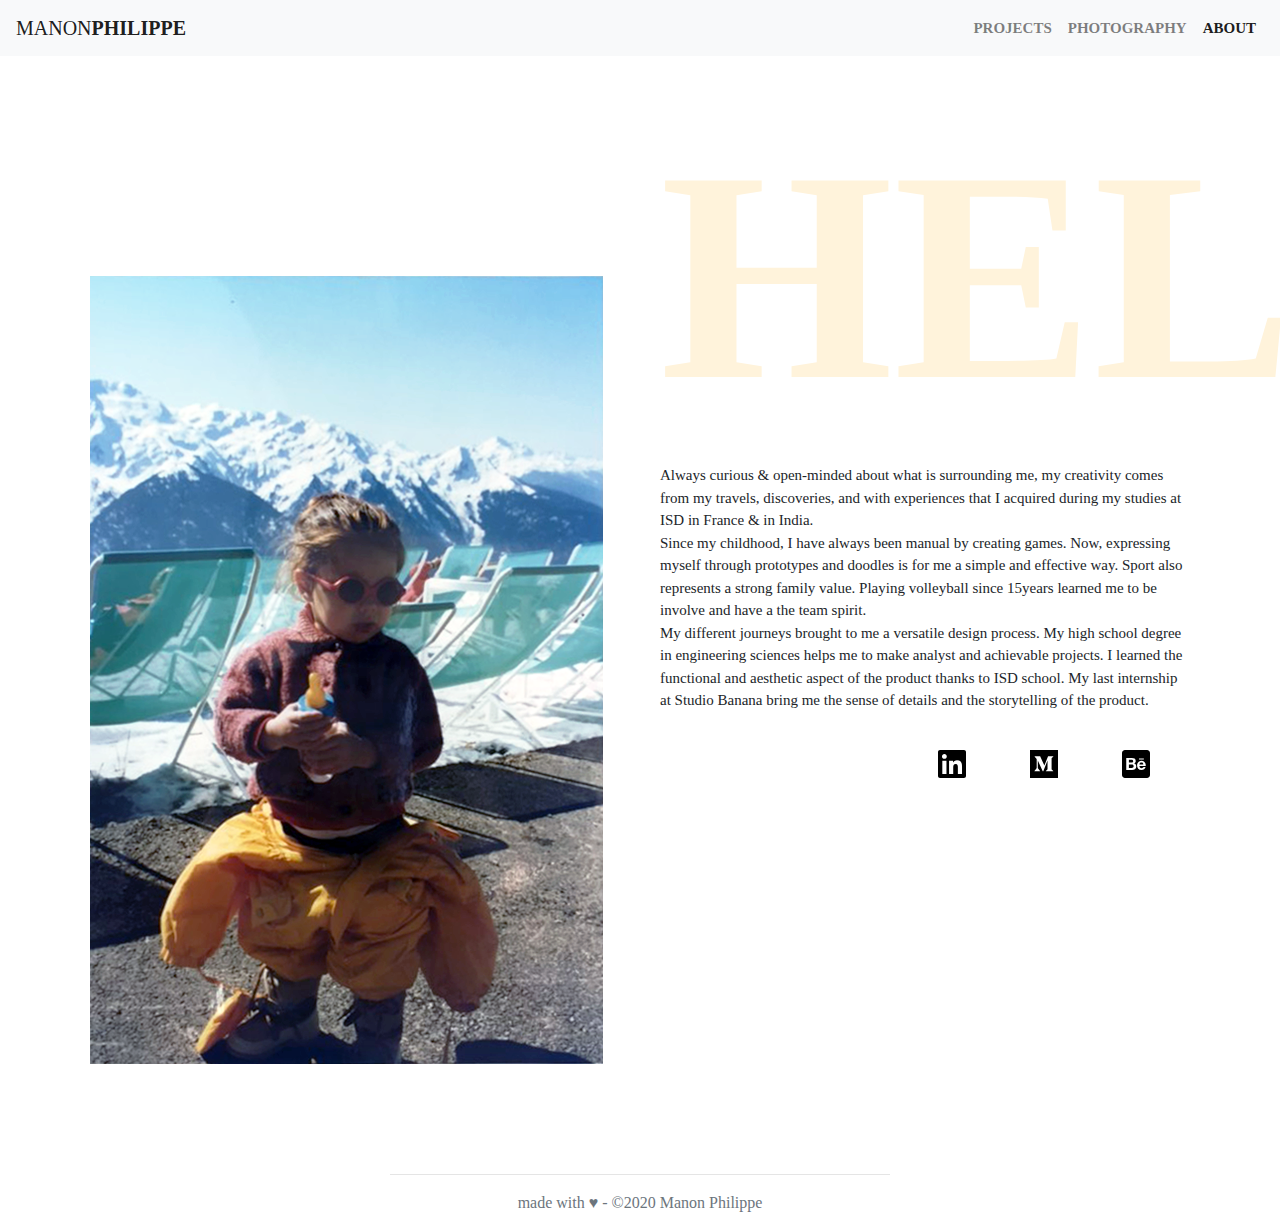
==== aboutme.html @ 5257b85f "Initial commit" ====
<!DOCTYPE html>
<html lang="en" dir="ltr">
  <head>
    <meta charset="utf-8">
    <title>About Me</title>
    <link rel="stylesheet" href="/style/animate.css">
    <link rel="stylesheet" href="style/bootstrap.min.css">
    <link rel="stylesheet" href="style/master.css">
    <script defer src="assets/js/fontawesome.min.js"></script> <!--load all fontawesome styles -->
  </head>

  <body>

    <!--The navigation bar-->
    <nav class="navbar navbar-expand-lg navbar-light bg-light">
      <a class="navbar-brand" href="index.html">MANON<b>PHILIPPE</b></a>
      <button class="navbar-toggler" type="button" data-toggle="collapse" data-target="#navbarNav" aria-controls="navbarNav" aria-expanded="false" aria-label="Toggle navigation">
        <span class="navbar-toggler-icon"></span>
      </button>

      <div class="collapse navbar-collapse" id="navbarNav">
        <ul class="navbar-nav">
          <li class="nav-item">
            <a class="nav-link" href="work.html">PROJECTS</a>
        </li>
          <li class="nav-item">
            <a class="nav-link" href="photography.html">PHOTOGRAPHY</a>
        </li>
          <li class="nav-item">
            <a class="nav-link active" href="aboutme.html">ABOUT</a>
        </li>
      </ul>
  </div>
</nav>


<!--content-->


<div class="about-me container">

  <div class="row">

    <div class="col-sm-6">
      <img class="img-fluid" src="assets/images/manon.jpg" alt="Responsive image">
    </div>

    <div class="col-sm-6">
      <h1>HELLO</h1>

      <p>Always curious & open-minded about what is surrounding me, my creativity comes from my travels, discoveries, and with experiences that I acquired during my studies at ISD in France & in India.
<br>Since my childhood, I have always been manual by creating games. Now, expressing myself through prototypes and doodles is for me a simple and effective way. Sport also represents a strong family value. Playing volleyball since 15years learned me to be involve and have a the team spirit.
<br>My different journeys brought to me a versatile design process. My high school degree in engineering sciences helps me to make analyst and achievable projects. I learned the functional and aesthetic aspect of the product thanks to ISD school. My last internship at Studio Banana bring me the sense of details and the storytelling of the product.</p>

<div class="social-network text-right">
  <ul>
    <li><a href="https://www.linkedin.com/in/manon-philippe/" target="_blank"><i class="fab fa-2x fa-linkedin"></i></a></li>
    <li><a href="https://medium.com/@manon.philippe_16501" target="_blank"><i class="fab fa-2x fa-medium"></i></a></li>
    <li><a href="https://www.behance.net/manonphilic830" target="_blank"><i class="fab fa-2x fa-behance-square"></i></a></li>
  </ul>
</div>
</div>

  </div>
</div>

  <!--The footer bar-->
  <footer class="text-muted text-center">

    <div class="separator">
      <hr>
    </div>

    <div class="container">
      <!--<nav>
        <a href="https://www.linkedin.com/in/manon-philippe/"><i class="fab fa-2x fa-linkedin"></i></a>
        <a href="https://medium.com/@manon.philippe_16501"><i class="fab fa-2x fa-medium"></i></a>
        <a href="https://www.behance.net/manonphilic830"><i class="fab fa-2x fa-behance-square"></i></a>
      </nav>-->
      <p class="copyright">made with ♥ - ©2020 Manon Philippe</p>

    </div>
  </footer>

  <script src="https://code.jquery.com/jquery-3.4.1.slim.min.js" integrity="sha384-J6qa4849blE2+poT4WnyKhv5vZF5SrPo0iEjwBvKU7imGFAV0wwj1yYfoRSJoZ+n" crossorigin="anonymous"></script>
  <script src="https://cdn.jsdelivr.net/npm/popper.js@1.16.0/dist/umd/popper.min.js" integrity="sha384-Q6E9RHvbIyZFJoft+2mJbHaEWldlvI9IOYy5n3zV9zzTtmI3UksdQRVvoxMfooAo" crossorigin="anonymous"></script>
  <script src="https://stackpath.bootstrapcdn.com/bootstrap/4.4.1/js/bootstrap.min.js" integrity="sha384-wfSDF2E50Y2D1uUdj0O3uMBJnjuUD4Ih7YwaYd1iqfktj0Uod8GCExl3Og8ifwB6" crossorigin="anonymous"></script>
  </body>
</html>
---- style/master.css ----
body{
  font-family: raleway;
  cursor: crosshair;
}

footer li{
  display:inline;
  padding: 20px;
}
footer{
  margin-top: 40px;
}

#navbarNav {
  display: flex;
  justify-content: flex-end;
}


/*homepage*/

.homepage {
  width:100%;
 height: 100vh;
 display:table;
}


.bg-image {
  background-image: url(../assets/images/homepage.jpg);
  background-size: cover;
  background-position: center;

}

.homepage .container {
  padding-top: 350px;
  display:table-cell;
  vertical-align:middle;
  text-align: center;
}


.navbar-collapse {
  font-weight: 600;
  font-size: 15px
}

.display-4 {
  font-size: 60px;
  font-weight: 400;
}


h3 {
  font-size: 20px;
}

.homepage p {
margin-bottom: 300px;
font-weight: 300;
font-size: 20px;
padding-top: 20px;
}


.col-sm-6{
  padding: 20px;
}


hr{
  width: 500px;
}

.recentproject .row:first-child{
  margin-bottom: 20px
}


.btn-img {
  position: relative;
  display: inline-block;
  overflow: hidden;
  border-radius: 3px;
}

.btn-img:hover {
  background-image: url(../assets/images/ubercardover.png);
  transition: background-image 0.2s;
  transition-timing-function: ease-in-out;
}



#airfrance .image {
  height: 400px;
  background-size: cover;
  background-image: url(../assets/images/cat-1.jpeg);
  transition: background-image 0.2s;
  transition-timing-function: ease-in-out;
}
#airfrance .image:hover {
  background-image: url(../assets/images/dog-1.jpg);
  transition: background-image 0.2s;
  transition-timing-function: ease-in-out;
  }



.fa-medium {
  color: #000000;
  margin: 20px;
}

.fa-linkedin {
  color: #000000;
  margin: 20px;
}

.fa-behance-square {
  color: #000000;
  margin: 20px;
}




/*aboutme*/

.about-me img{
  margin-top: 200px;
  padding-bottom: 50px;
}
.about-me p{
  font-size: 15px;
}

.about-me h1 {
  font-size: 300px;
  font-weight: 800;
  color:#FFF3DB;
  padding-top: 20px;
}

.social-network ul{
  list-style: none;
}
.social-network li {
  display:inline;
  padding-right: 20px;
}

/*project page*/

.projects h2 {
  font-size: 300px;
  margin-top: 100px;
  margin-left: 200px;
  color: #F1F1F1;
  z-index: -2
}

.nav-pills {
  font-size: 25px;
  font-weight: 600;
  padding: 40px;
}

.nav-pills .nav-item .active {
  background-color: #FFBC77;
}

.nav-pills .nav-item {
  color: #FFBC77;
}

.nav-link .active {
  background-color: #F1F1F1;
}


/*photography page*/

.photography h2 {
  font-size: 300px;
  margin-top: 100px;
  margin-left: 200px;
  color: #F1F1F1;
  z-index: -2
}

.photography p {
  font-size: 15px;
  font-style: oblique;
  padding-top: 30px;
}


.photography .row {
  display:flex;
  flex-wrap: wrap;
  padding-left: 200px;
  padding-right: 200px;
}

/* Create two equal columns that sits next to each other */
.column {
  flex: 50%;
  padding: 30px;
}

.column img {
  margin-top: 50px;
  vertical-align: middle;
}



/*uber page*/

.uber h2{
  margin-top: 60px;
  display: flex;
  font-size: 70px;
  font-weight: 600;
  color: #ED5527;
}

.uber p{
  margin-top: 80px;
  padding-left: 120px;
  display: flex;
  font-size: 20px;
}


.uber .row {
  margin: 70px;
}

.jumbotron-uber {
  background-color: #FFFFFF;
}

.jumbotron-uber2 {
margin-bottom: 30px;
}

.uber-2 h3{
  font-weight: 500;
}

.uber-2 h6{
  font-weight: 300;
  width: 400px;
}

.jumbotron-uber2 {
  padding: 30px;

}

.uber hr{
  margin-bottom: 60px;
  size: 5;
}

.container-pb h3{
  font-size: 20px;
  font-weight: 300;
}

.container-pb p {
  width: 600px;
  font-size: 15px;
}

.container-pb h4 {
  font-weight: 500;
  padding-top: 40px;
  font-size: 20px;
  color: #ED5527;
}

.jumbotron-pb{
  background-color:#ED5527;
  color: white;
  padding: 70px;
  margin-top: 40px;
  margin-bottom: 40px;
}




/*details projets page*/

.article{
  padding-bottom:0;
  background-color: #E8EEF0
}

.brand-attributes{
  padding: 20px;
  font-size: 15px;
  font-weight: bold;
  font-style: italic;
}


@media only screen and (min-width: 576px) {
  div.small-container {
    width: 680px;
  }
}
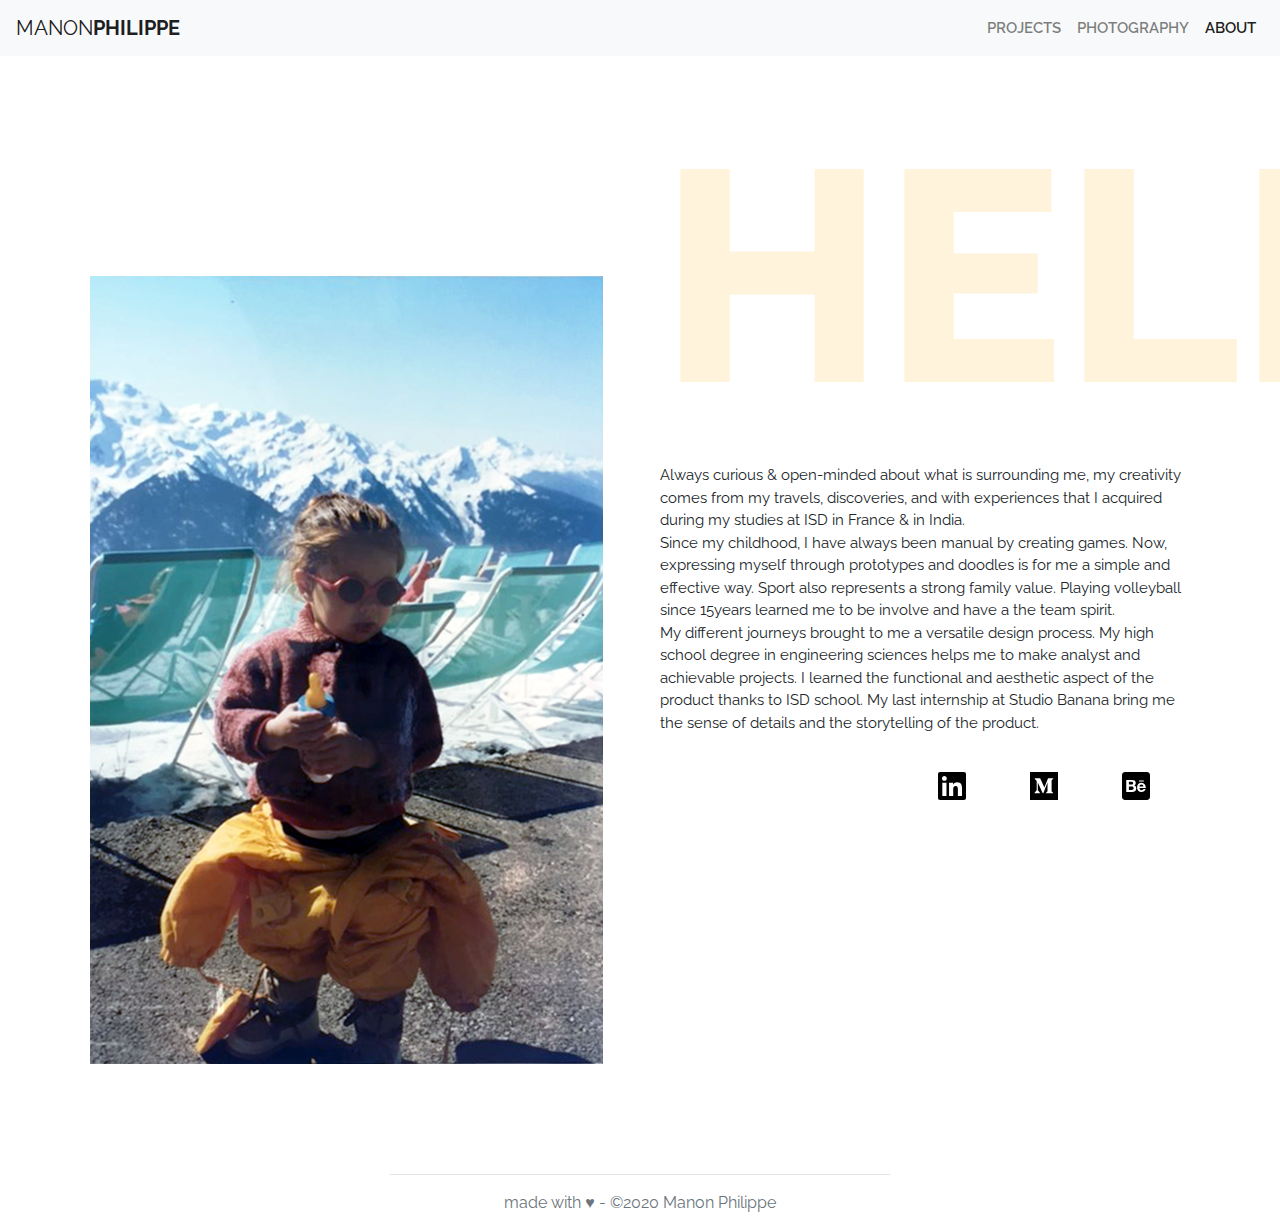
==== commit 573bfb9b: "Typo+MenuBar" ====
--- a/aboutme.html
+++ b/aboutme.html
@@ -3,6 +3,7 @@
   <head>
     <meta charset="utf-8">
     <title>About Me</title>
+    <link href="https://fonts.googleapis.com/css2?family=Raleway:wght@300;400;500;600;800&display=swap" rel="stylesheet">
     <link rel="stylesheet" href="/style/animate.css">
     <link rel="stylesheet" href="style/bootstrap.min.css">
     <link rel="stylesheet" href="style/master.css">
--- a/style/master.css
+++ b/style/master.css
@@ -1,5 +1,5 @@
 body{
-  font-family: raleway;
+  font-family: raleway, sans-serif;
   cursor: crosshair;
 }
 
@@ -11,11 +11,13 @@
   margin-top: 40px;
 }
 
-#navbarNav {
-  display: flex;
-  justify-content: flex-end;
-}
-
+
+@media only screen and (min-width: 992px) {
+  #navbarNav {
+    display: flex;
+    justify-content: flex-end;
+  }
+}
 
 /*homepage*/
 
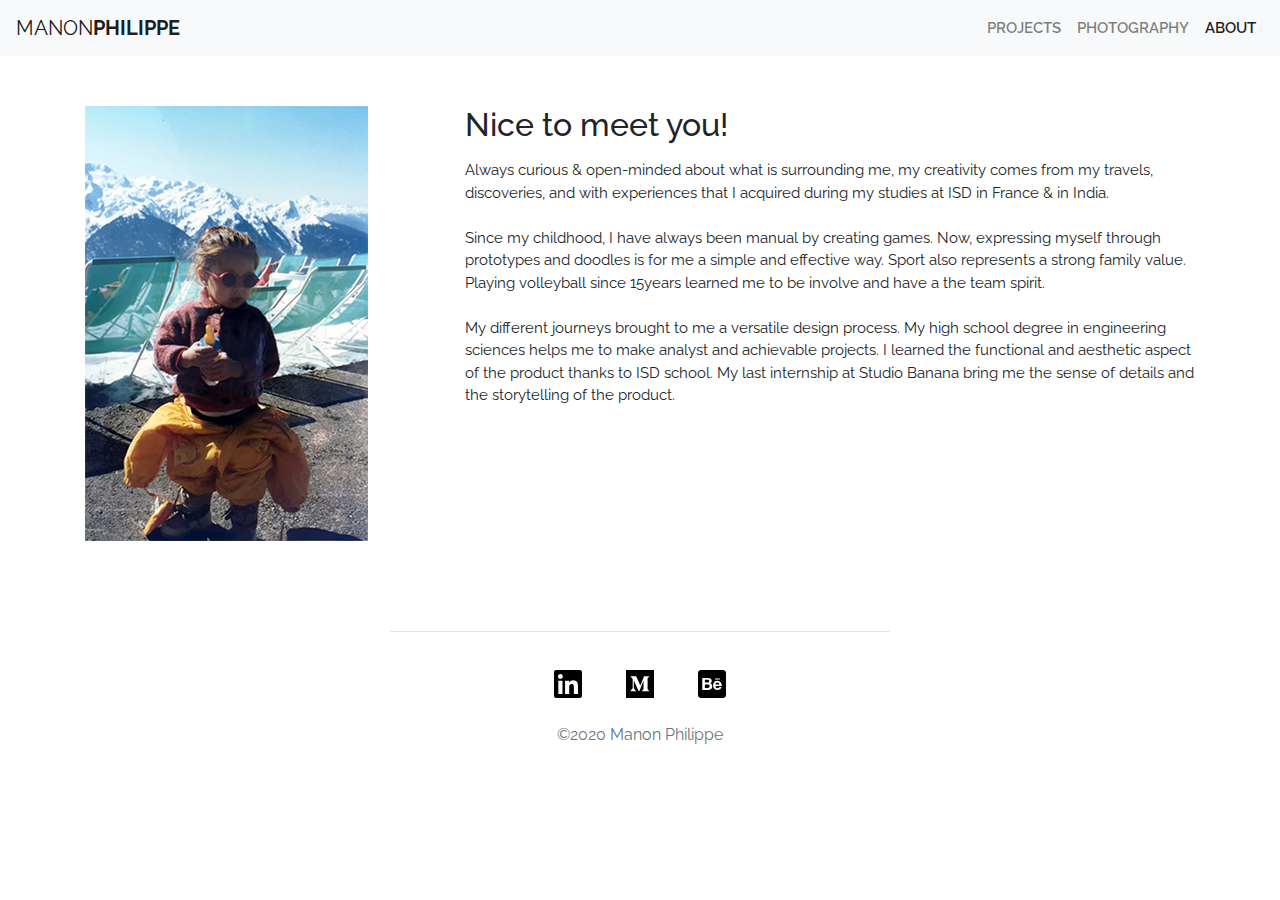
==== commit d2a359d7: "Changement pour site clean" ====
--- a/aboutme.html
+++ b/aboutme.html
@@ -22,7 +22,7 @@
       <div class="collapse navbar-collapse" id="navbarNav">
         <ul class="navbar-nav">
           <li class="nav-item">
-            <a class="nav-link" href="work.html">PROJECTS</a>
+            <a class="nav-link" href="index.html">PROJECTS</a>
         </li>
           <li class="nav-item">
             <a class="nav-link" href="photography.html">PHOTOGRAPHY</a>
@@ -42,18 +42,24 @@
 
   <div class="row">
 
-    <div class="col-sm-6">
-      <img class="img-fluid" src="assets/images/manon.jpg" alt="Responsive image">
+    <div class="col-4">
+      <img class="img-fluid" src="assets/images/manon.png" alt="Responsive image">
     </div>
 
-    <div class="col-sm-6">
-      <h1>HELLO</h1>
+    <div class="col-8">
+
+      <h2>Nice to meet you!</h2>
 
       <p>Always curious & open-minded about what is surrounding me, my creativity comes from my travels, discoveries, and with experiences that I acquired during my studies at ISD in France & in India.
+<br>
 <br>Since my childhood, I have always been manual by creating games. Now, expressing myself through prototypes and doodles is for me a simple and effective way. Sport also represents a strong family value. Playing volleyball since 15years learned me to be involve and have a the team spirit.
+<br>
 <br>My different journeys brought to me a versatile design process. My high school degree in engineering sciences helps me to make analyst and achievable projects. I learned the functional and aesthetic aspect of the product thanks to ISD school. My last internship at Studio Banana bring me the sense of details and the storytelling of the product.</p>
 
-<div class="social-network text-right">
+  </div>
+  </div>
+  </div>
+<!--<div class="social-network text-right">
   <ul>
     <li><a href="https://www.linkedin.com/in/manon-philippe/" target="_blank"><i class="fab fa-2x fa-linkedin"></i></a></li>
     <li><a href="https://medium.com/@manon.philippe_16501" target="_blank"><i class="fab fa-2x fa-medium"></i></a></li>
@@ -63,7 +69,8 @@
 </div>
 
   </div>
-</div>
+</div>-->
+
 
   <!--The footer bar-->
   <footer class="text-muted text-center">
@@ -73,15 +80,18 @@
     </div>
 
     <div class="container">
-      <!--<nav>
+
+      <nav>
         <a href="https://www.linkedin.com/in/manon-philippe/"><i class="fab fa-2x fa-linkedin"></i></a>
         <a href="https://medium.com/@manon.philippe_16501"><i class="fab fa-2x fa-medium"></i></a>
         <a href="https://www.behance.net/manonphilic830"><i class="fab fa-2x fa-behance-square"></i></a>
-      </nav>-->
-      <p class="copyright">made with ♥ - ©2020 Manon Philippe</p>
+      </nav>
+
+      <p class="copyright">©2020 Manon Philippe</p>
 
     </div>
   </footer>
+
 
   <script src="https://code.jquery.com/jquery-3.4.1.slim.min.js" integrity="sha384-J6qa4849blE2+poT4WnyKhv5vZF5SrPo0iEjwBvKU7imGFAV0wwj1yYfoRSJoZ+n" crossorigin="anonymous"></script>
   <script src="https://cdn.jsdelivr.net/npm/popper.js@1.16.0/dist/umd/popper.min.js" integrity="sha384-Q6E9RHvbIyZFJoft+2mJbHaEWldlvI9IOYy5n3zV9zzTtmI3UksdQRVvoxMfooAo" crossorigin="anonymous"></script>
--- a/style/master.css
+++ b/style/master.css
@@ -1,6 +1,5 @@
 body{
   font-family: raleway, sans-serif;
-  cursor: crosshair;
 }
 
 footer li{
@@ -11,6 +10,11 @@
   margin-top: 40px;
 }
 
+@media only screen and (min-width: 576px) {
+  div.small-container {
+    width: 680px;
+  }
+}
 
 @media only screen and (min-width: 992px) {
   #navbarNav {
@@ -23,24 +27,22 @@
 
 .homepage {
   width:100%;
- height: 100vh;
- display:table;
+  display:table;
 }
 
 
 .bg-image {
-  background-image: url(../assets/images/homepage.jpg);
   background-size: cover;
   background-position: center;
+  background-color: white;
 
 }
 
 .homepage .container {
-  padding-top: 350px;
-  display:table-cell;
-  vertical-align:middle;
-  text-align: center;
-}
+  padding-top: 50px;
+  text-align: left;
+}
+
 
 
 .navbar-collapse {
@@ -59,7 +61,6 @@
 }
 
 .homepage p {
-margin-bottom: 300px;
 font-weight: 300;
 font-size: 20px;
 padding-top: 20px;
@@ -71,6 +72,7 @@
 }
 
 
+
 hr{
   width: 500px;
 }
@@ -79,34 +81,74 @@
   margin-bottom: 20px
 }
 
-
-.btn-img {
-  position: relative;
-  display: inline-block;
-  overflow: hidden;
-  border-radius: 3px;
-}
-
-.btn-img:hover {
+.card{
+  border: 0px;
+  border-radius: 0px;
+}
+
+.row{
+  flex-wrap: wrap;
+}
+
+#uber .image {
+  height: 400px;
+  background-size: cover;
+  background-image: url(../assets/images/ubercard.png);
+  background-position: center;
+  transition: background-image 0.2s;
+  transition-timing-function: ease-in-out;
+}
+
+#uber .image:hover {
   background-image: url(../assets/images/ubercardover.png);
   transition: background-image 0.2s;
   transition-timing-function: ease-in-out;
-}
-
-
-
-#airfrance .image {
-  height: 400px;
-  background-size: cover;
-  background-image: url(../assets/images/cat-1.jpeg);
-  transition: background-image 0.2s;
-  transition-timing-function: ease-in-out;
-}
-#airfrance .image:hover {
-  background-image: url(../assets/images/dog-1.jpg);
-  transition: background-image 0.2s;
-  transition-timing-function: ease-in-out;
   }
+
+  #domyos .image {
+    height: 400px;
+    background-size: cover;
+    background-image: url(../assets/images/domyoscard.png);
+    background-position: center;
+    transition: background-image 0.2s;
+    transition-timing-function: ease-in-out;
+  }
+
+  #domyos .image:hover {
+    background-image: url(../assets/images/domyosover.png);
+    transition: background-image 0.2s;
+    transition-timing-function: ease-in-out;
+    }
+
+    #orbis .image {
+      height: 400px;
+      background-size: cover;
+      background-image: url(../assets/images/orbiscard.png);
+      background-position: center;
+      transition: background-image 0.2s;
+      transition-timing-function: ease-in-out;
+    }
+
+    #orbis .image:hover {
+      background-image: url(../assets/images/orbiscardover.png);
+      transition: background-image 0.2s;
+      transition-timing-function: ease-in-out;
+      }
+
+      #gmp .image {
+        height: 400px;
+        background-size: cover;
+        background-image: url(../assets/images/gmpcard.png);
+        background-position: center;
+        transition: background-image 0.2s;
+        transition-timing-function: ease-in-out;
+      }
+
+      #gmp .image:hover {
+        background-image: url(../assets/images/gmpcardoverpng.png);
+        transition: background-image 0.2s;
+        transition-timing-function: ease-in-out;
+        }
 
 
 
@@ -131,26 +173,19 @@
 /*aboutme*/
 
 .about-me img{
-  margin-top: 200px;
+  margin-top: 50px;
   padding-bottom: 50px;
-}
+  align-content: center;
+}
+
 .about-me p{
   font-size: 15px;
-}
-
-.about-me h1 {
-  font-size: 300px;
-  font-weight: 800;
-  color:#FFF3DB;
-  padding-top: 20px;
-}
-
-.social-network ul{
-  list-style: none;
-}
-.social-network li {
-  display:inline;
-  padding-right: 20px;
+  margin-top: 15px;
+  padding-bottom: 50px;
+}
+
+.about-me h2{
+  margin-top: 50px;
 }
 
 /*project page*/
@@ -309,10 +344,3 @@
   font-weight: bold;
   font-style: italic;
 }
-
-
-@media only screen and (min-width: 576px) {
-  div.small-container {
-    width: 680px;
-  }
-}
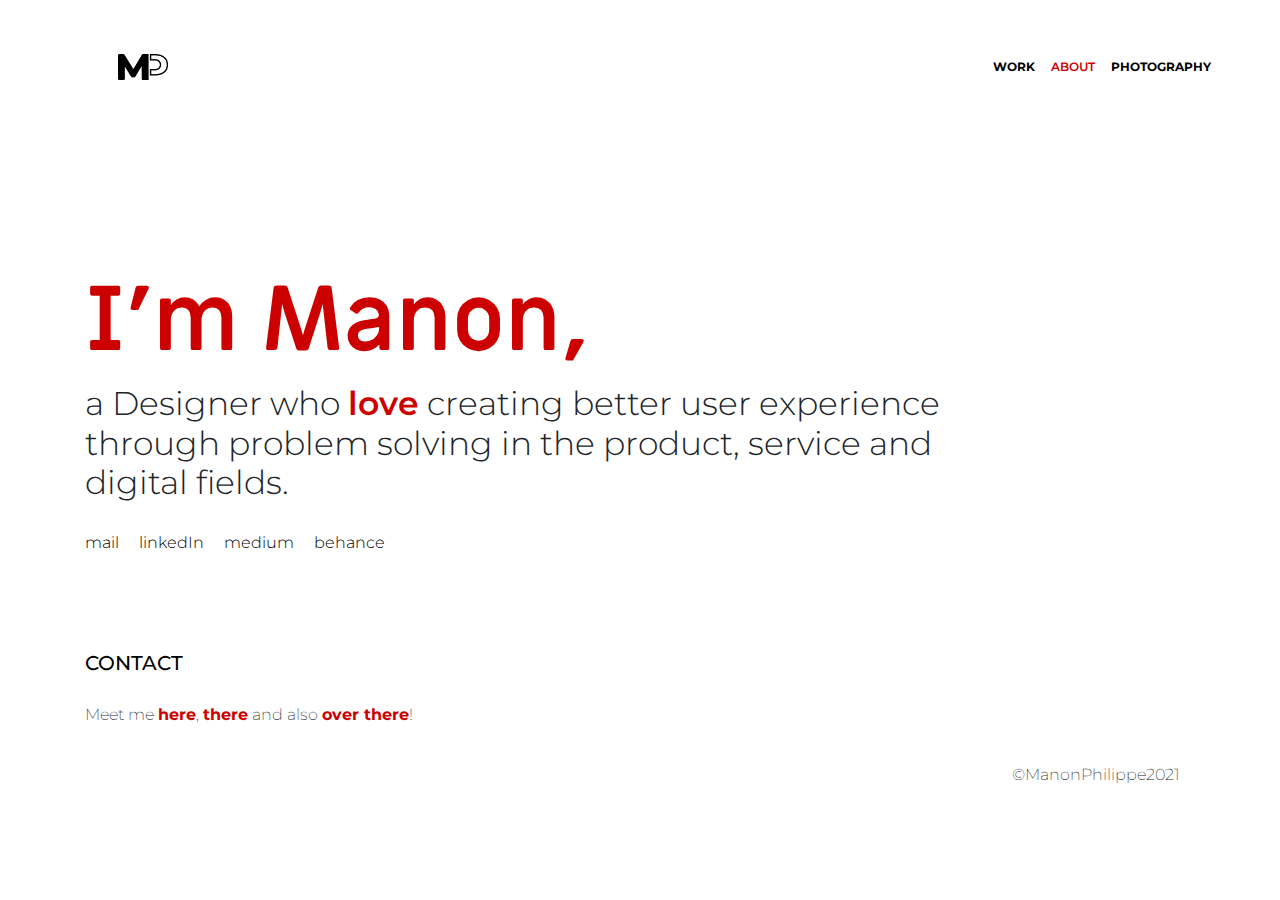
==== commit b314f24b: "New Website" ====
--- a/aboutme.html
+++ b/aboutme.html
@@ -2,99 +2,81 @@
 <html lang="en" dir="ltr">
   <head>
     <meta charset="utf-8">
-    <title>About Me</title>
-    <link href="https://fonts.googleapis.com/css2?family=Raleway:wght@300;400;500;600;800&display=swap" rel="stylesheet">
-    <link rel="stylesheet" href="/style/animate.css">
+    <title>
+☀️ Manon Philippe</title>
+<link rel="preconnect" href="https://fonts.gstatic.com">
+<link href="https://fonts.googleapis.com/css2?family=Miriam+Libre:wght@400;700&family=Montserrat:wght@300;400;500;600;700&display=swap" rel="stylesheet">
+<link rel="preconnect" href="https://fonts.gstatic.com">
+<link href="https://fonts.googleapis.com/css2?family=Unna&display=swap" rel="stylesheet">
+    <link rel="stylesheet" href="https://cdnjs.cloudflare.com/ajax/libs/animate.css/4.1.1/animate.min.css"
+  />
     <link rel="stylesheet" href="style/bootstrap.min.css">
     <link rel="stylesheet" href="style/master.css">
     <script defer src="assets/js/fontawesome.min.js"></script> <!--load all fontawesome styles -->
   </head>
 
   <body>
+    <div class="cover-container d-flex w-100 h-100 p-3 mx-auto flex-column">
 
     <!--The navigation bar-->
-    <nav class="navbar navbar-expand-lg navbar-light bg-light">
-      <a class="navbar-brand" href="index.html">MANON<b>PHILIPPE</b></a>
+    <nav class="navbar navbar-expand-lg navbar-light" style="padding-top: 30px; padding-bottom: 30px; padding-right: 30px; padding-left: 86px;">
+
+      <a class="nav-link" href="index.html"><img src="/assets/images/logomanon.png" width="50"></a>
+
       <button class="navbar-toggler" type="button" data-toggle="collapse" data-target="#navbarNav" aria-controls="navbarNav" aria-expanded="false" aria-label="Toggle navigation">
         <span class="navbar-toggler-icon"></span>
       </button>
 
-      <div class="collapse navbar-collapse" id="navbarNav">
+
+      <div class="container" "collapse navbar-collapse" id="navbarNav">
         <ul class="navbar-nav">
           <li class="nav-item">
-            <a class="nav-link" href="index.html">PROJECTS</a>
+            <a class="nav-link" href="work.html">WORK</a>
+        </li>
+          <li class="nav-item">
+            <a class="nav-link"><span>ABOUT</span></a>
         </li>
           <li class="nav-item">
             <a class="nav-link" href="photography.html">PHOTOGRAPHY</a>
-        </li>
-          <li class="nav-item">
-            <a class="nav-link active" href="aboutme.html">ABOUT</a>
         </li>
       </ul>
   </div>
 </nav>
 
 
-<!--content-->
-
-
-<div class="about-me container">
-
-  <div class="row">
-
-    <div class="col-4">
-      <img class="img-fluid" src="assets/images/manon.png" alt="Responsive image">
-    </div>
-
-    <div class="col-8">
-
-      <h2>Nice to meet you!</h2>
-
-      <p>Always curious & open-minded about what is surrounding me, my creativity comes from my travels, discoveries, and with experiences that I acquired during my studies at ISD in France & in India.
-<br>
-<br>Since my childhood, I have always been manual by creating games. Now, expressing myself through prototypes and doodles is for me a simple and effective way. Sport also represents a strong family value. Playing volleyball since 15years learned me to be involve and have a the team spirit.
-<br>
-<br>My different journeys brought to me a versatile design process. My high school degree in engineering sciences helps me to make analyst and achievable projects. I learned the functional and aesthetic aspect of the product thanks to ISD school. My last internship at Studio Banana bring me the sense of details and the storytelling of the product.</p>
+<!--The title name bar-->
+<div class="homepage jumbotron bg-image">
+  <div class="container">
+    <h1>I'm Manon,</h1>
+    <h2> a Designer who <b><span>love</span></b> creating better user experience through problem solving in the product, service and digital fields.</h2>
+    <div class="contactbutton">
+    <a href="mailto:manon.philippe95@gmail.com">mail</a>
+    <a href="https://www.linkedin.com/in/manon-philippe/">linkedIn</a>
+    <a href="https://medium.com/@manon.philippe_95">medium</p>
+    <a href="https://www.behance.net/manonphilipp">behance</a>
+  </div>
 
   </div>
-  </div>
-  </div>
-<!--<div class="social-network text-right">
-  <ul>
-    <li><a href="https://www.linkedin.com/in/manon-philippe/" target="_blank"><i class="fab fa-2x fa-linkedin"></i></a></li>
-    <li><a href="https://medium.com/@manon.philippe_16501" target="_blank"><i class="fab fa-2x fa-medium"></i></a></li>
-    <li><a href="https://www.behance.net/manonphilic830" target="_blank"><i class="fab fa-2x fa-behance-square"></i></a></li>
-  </ul>
 </div>
 </div>
 
-  </div>
-</div>-->
 
+<!--The footer bar-->
+<footer>
+  <div class="container footer-text">
+    <h4>CONTACT</h4>
+    <p>Meet me
+      <b><a href="mailto:manon.philippe95@gmail.com">here</a></b>,
+      <b><a href="https://www.linkedin.com/in/manon-philippe/">there</a></b> and also
+      <b><a href="https://medium.com/@manon.philippe_95">over there</a></b>!</p>
+  <p class="container copyrightp text-right">©ManonPhilippe2021</p>
 
-  <!--The footer bar-->
-  <footer class="text-muted text-center">
-
-    <div class="separator">
-      <hr>
-    </div>
-
-    <div class="container">
-
-      <nav>
-        <a href="https://www.linkedin.com/in/manon-philippe/"><i class="fab fa-2x fa-linkedin"></i></a>
-        <a href="https://medium.com/@manon.philippe_16501"><i class="fab fa-2x fa-medium"></i></a>
-        <a href="https://www.behance.net/manonphilic830"><i class="fab fa-2x fa-behance-square"></i></a>
-      </nav>
-
-      <p class="copyright">©2020 Manon Philippe</p>
-
-    </div>
   </footer>
 
 
-  <script src="https://code.jquery.com/jquery-3.4.1.slim.min.js" integrity="sha384-J6qa4849blE2+poT4WnyKhv5vZF5SrPo0iEjwBvKU7imGFAV0wwj1yYfoRSJoZ+n" crossorigin="anonymous"></script>
-  <script src="https://cdn.jsdelivr.net/npm/popper.js@1.16.0/dist/umd/popper.min.js" integrity="sha384-Q6E9RHvbIyZFJoft+2mJbHaEWldlvI9IOYy5n3zV9zzTtmI3UksdQRVvoxMfooAo" crossorigin="anonymous"></script>
-  <script src="https://stackpath.bootstrapcdn.com/bootstrap/4.4.1/js/bootstrap.min.js" integrity="sha384-wfSDF2E50Y2D1uUdj0O3uMBJnjuUD4Ih7YwaYd1iqfktj0Uod8GCExl3Og8ifwB6" crossorigin="anonymous"></script>
+<script src="https://code.jquery.com/jquery-3.4.1.slim.min.js" integrity="sha384-J6qa4849blE2+poT4WnyKhv5vZF5SrPo0iEjwBvKU7imGFAV0wwj1yYfoRSJoZ+n" crossorigin="anonymous"></script>
+<script src="https://cdn.jsdelivr.net/npm/popper.js@1.16.0/dist/umd/popper.min.js" integrity="sha384-Q6E9RHvbIyZFJoft+2mJbHaEWldlvI9IOYy5n3zV9zzTtmI3UksdQRVvoxMfooAo" crossorigin="anonymous"></script>
+<script src="https://stackpath.bootstrapcdn.com/bootstrap/4.4.1/js/bootstrap.min.js" integrity="sha384-wfSDF2E50Y2D1uUdj0O3uMBJnjuUD4Ih7YwaYd1iqfktj0Uod8GCExl3Og8ifwB6" crossorigin="anonymous"></script>
+
   </body>
 </html>
--- a/style/master.css
+++ b/style/master.css
@@ -1,14 +1,7 @@
 body{
-  font-family: raleway, sans-serif;
-}
-
-footer li{
-  display:inline;
-  padding: 20px;
-}
-footer{
-  margin-top: 40px;
-}
+  font-family: 'Montserrat', sans-serif;
+}
+
 
 @media only screen and (min-width: 576px) {
   div.small-container {
@@ -24,197 +17,207 @@
 }
 
 /*homepage*/
-
+.cover-container{
+  background: linear-gradient(rgba(0,0,0,0),rgba(255,255,255,2)),url(....)
+}
+
+/*Navbar*/
+.navbar a{
+  font-weight: 700;
+  font-size: 12px;
+  color: black !important;
+  }
+
+.nav {
+  padding: 30px;
+  }
+
+
+/*jumbotron*/
 .homepage {
   width:100%;
   display:table;
-}
-
+  margin-bottom: 0px;
+}
 
 .bg-image {
   background-size: cover;
   background-position: center;
-  background-color: white;
+  background-color: transparent;
+  padding-top: 150px;
 
 }
 
 .homepage .container {
-  padding-top: 50px;
   text-align: left;
 }
 
 
 
-.navbar-collapse {
+h1 {
+  font-family: 'Miriam Libre', sans-serif;
+  font-weight: 700;
+  font-size: 90px;
+  color: #CD0000
+}
+
+h2 {
+  font-weight: 300;
+  font-size: 33px;
+  width: 946px;
+}
+
+.contactbutton{
+  display: flex;
+  flex-direction: row;
+  align-items: flex-start;
+  padding: 0px;
+}
+
+.contactbutton a{
+  font-size: 16px;
+  color: black;
+  font-weight: 300;
+  padding-right:20px;
+  padding-top: 20px;
+  }
+
+h4{
+  font-size: 20px;
+  font-weight: 700px;
+  color: black;
+}
+
+
+
+/*body*/
+.methodologie{
+  padding-bottom: 70px;
+}
+
+.essai {
+  padding-top: 10px;
+  display: flex;
+  align-items: center;
+}
+
+.card-body{
+  padding-left: 40px;
+}
+
+.cardbutton{
+  font-family: 'Miriam Libre', sans-serif;
+  font-weight: 700;
+  font-size: 16px;
+}
+
+.cardbutton a{
+  color: #CD0000;
+}
+
+span {
+  color: #CD0000;
   font-weight: 600;
-  font-size: 15px
-}
-
-.display-4 {
-  font-size: 60px;
-  font-weight: 400;
-}
-
-
-h3 {
+}
+
+.rectangle-red {
+  font-family: 'Miriam Libre', sans-serif;
+  color: white;
+  background-color: #CD0000;
+  padding-left: 0px;
+  width: 145px;
+  margin-left: 0px;
+}
+
+.rectangle-red p {
+  padding-left: 5px;
+}
+
+/*gmp project*/
+
+
+.article-title h1{
+  color: black;
+  font-size: 40px;
+  width: 700px;
+}
+
+.article-title{
+  padding-top: 70px;
+  padding-bottom: 20px;
+}
+
+.article-subtitle {
+  padding-top: 0px;
+  padding-bottom: 0px;
   font-size: 20px;
 }
 
-.homepage p {
-font-weight: 300;
-font-size: 20px;
-padding-top: 20px;
-}
-
-
-.col-sm-6{
-  padding: 20px;
-}
-
-
-
-hr{
-  width: 500px;
-}
-
-.recentproject .row:first-child{
-  margin-bottom: 20px
-}
-
-.card{
-  border: 0px;
-  border-radius: 0px;
-}
-
-.row{
-  flex-wrap: wrap;
-}
-
-#uber .image {
-  height: 400px;
-  background-size: cover;
-  background-image: url(../assets/images/ubercard.png);
-  background-position: center;
-  transition: background-image 0.2s;
-  transition-timing-function: ease-in-out;
-}
-
-#uber .image:hover {
-  background-image: url(../assets/images/ubercardover.png);
-  transition: background-image 0.2s;
-  transition-timing-function: ease-in-out;
-  }
-
-  #domyos .image {
-    height: 400px;
-    background-size: cover;
-    background-image: url(../assets/images/domyoscard.png);
-    background-position: center;
-    transition: background-image 0.2s;
-    transition-timing-function: ease-in-out;
-  }
-
-  #domyos .image:hover {
-    background-image: url(../assets/images/domyosover.png);
-    transition: background-image 0.2s;
-    transition-timing-function: ease-in-out;
-    }
-
-    #orbis .image {
-      height: 400px;
-      background-size: cover;
-      background-image: url(../assets/images/orbiscard.png);
-      background-position: center;
-      transition: background-image 0.2s;
-      transition-timing-function: ease-in-out;
-    }
-
-    #orbis .image:hover {
-      background-image: url(../assets/images/orbiscardover.png);
-      transition: background-image 0.2s;
-      transition-timing-function: ease-in-out;
-      }
-
-      #gmp .image {
-        height: 400px;
-        background-size: cover;
-        background-image: url(../assets/images/gmpcard.png);
-        background-position: center;
-        transition: background-image 0.2s;
-        transition-timing-function: ease-in-out;
-      }
-
-      #gmp .image:hover {
-        background-image: url(../assets/images/gmpcardoverpng.png);
-        transition: background-image 0.2s;
-        transition-timing-function: ease-in-out;
-        }
-
-
-
-.fa-medium {
-  color: #000000;
-  margin: 20px;
-}
-
-.fa-linkedin {
-  color: #000000;
-  margin: 20px;
-}
-
-.fa-behance-square {
-  color: #000000;
-  margin: 20px;
-}
-
-
-
-
-/*aboutme*/
-
-.about-me img{
-  margin-top: 50px;
-  padding-bottom: 50px;
-  align-content: center;
-}
-
-.about-me p{
-  font-size: 15px;
-  margin-top: 15px;
-  padding-bottom: 50px;
-}
-
-.about-me h2{
-  margin-top: 50px;
-}
-
-/*project page*/
-
-.projects h2 {
-  font-size: 300px;
-  margin-top: 100px;
-  margin-left: 200px;
-  color: #F1F1F1;
-  z-index: -2
-}
-
-.nav-pills {
+
+
+.article-text{
+  line-height: 27px;
+}
+
+.details-list ul{
+  list-style: none;
+  padding: 0;
+  line-height: 30px;;
+}
+
+.article-text h3{
+font-family: 'Miriam Libre', sans-serif;
+padding-top: 50px;
+}
+
+.h3apresh2 h3{
+  padding-top: 0px;
+}
+
+
+.article-paragraph{
+  line-height: inherit;
+  padding-bottom: 20px;
+}
+
+.user-quote{
   font-size: 25px;
-  font-weight: 600;
-  padding: 40px;
-}
-
-.nav-pills .nav-item .active {
-  background-color: #FFBC77;
-}
-
-.nav-pills .nav-item {
-  color: #FFBC77;
-}
-
-.nav-link .active {
-  background-color: #F1F1F1;
-}
+  font-family: 'Unna';
+  padding-top: 10px;
+  padding-bottom: 30px;
+  padding-left: 50px;
+}
+
+.article-image{
+  padding-bottom: 30px;
+}
+
+a {
+  color: #CD0000;
+}
+
+
+/*Button*/
+
+
+
+/*footer*/
+.copyrightp {
+  font-size: 16px;
+  font-weight: 400px;
+}
+
+.footer-text p {
+  padding-top: 20px;
+  font-size: 16px;
+  font-weight: 200;
+}
+
+.footer-text a{
+  color: #CD0000;
+  font-weight: 700;
+}
+
 
 
 /*photography page*/
@@ -313,12 +316,7 @@
   font-size: 15px;
 }
 
-.container-pb h4 {
-  font-weight: 500;
-  padding-top: 40px;
-  font-size: 20px;
-  color: #ED5527;
-}
+
 
 .jumbotron-pb{
   background-color:#ED5527;
@@ -330,12 +328,11 @@
 
 
 
-
 /*details projets page*/
 
 .article{
   padding-bottom:0;
-  background-color: #E8EEF0
+  background-color: #E8EEF0;
 }
 
 .brand-attributes{
@@ -344,3 +341,12 @@
   font-weight: bold;
   font-style: italic;
 }
+
+
+
+
+/*button*/
+.btn-one {
+  text-align: center;
+  outline-color: #E8EEF0;
+}
